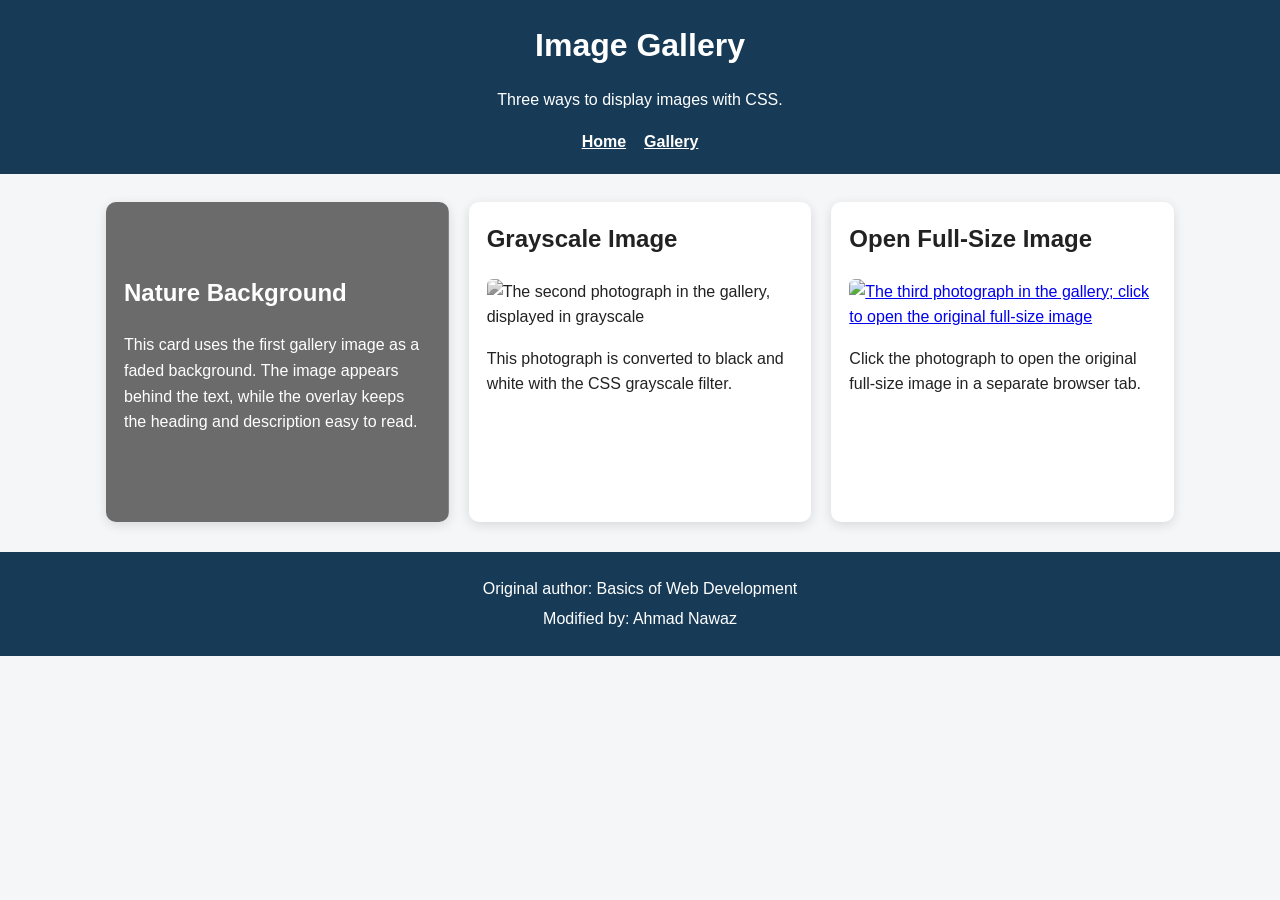
==== gallery.html @ a4bd119a "Add files via upload" ====
<!DOCTYPE html>
<html lang="en">
<head>
    <meta charset="UTF-8">
    <meta name="viewport" content="width=device-width, initial-scale=1.0">
    <title>Image Gallery - Ahmad Nawaz</title>

</head>
<style>
    /* Shared stylesheet for the S6 website */
* {
    box-sizing: border-box;
}

body {
    margin: 0;
    font-family: Arial, sans-serif;
    line-height: 1.6;
    color: #222;
    background: #f4f6f8;
}

header, footer {
    padding: 20px;
    text-align: center;
    background: #173b57;
    color: #fff;
}

header h1 {
    margin: 0 0 8px;
}

nav {
    display: flex;
    justify-content: center;
    flex-wrap: wrap;
    gap: 18px;
    margin-top: 12px;
}

nav a {
    color: #fff;
    font-weight: bold;
}

.image-cards {
    width: min(1100px, 100%);
    margin: 28px auto;
    padding: 0 16px;
    display: grid;
    grid-template-columns: repeat(3, minmax(0, 1fr));
    gap: 20px;
}

.image-card {
    min-width: 0;
    overflow: hidden;
    padding: 18px;
    border-radius: 10px;
    background: #fff;
    box-shadow: 0 3px 12px rgba(0, 0, 0, 0.12);
}

.image-card h2 {
    margin-top: 0;
}

.background-card {
    display: flex;
    align-items: center;
    min-height: 320px;
    color: #fff;
    background-image:
        linear-gradient(rgba(0, 0, 0, 0.58), rgba(0, 0, 0, 0.58)),
        url("image/1.jpg");
    background-position: center;
    background-size: cover;
}

.background-card-content {
    position: relative;
}

.grayscale-image,
.clickable-image {
    display: block;
    width: 100%;
    max-width: 100%;
    height: auto;
    border-radius: 6px;
}

.grayscale-image {
    filter: grayscale(100%);
}

.clickable-image {
    transition: transform 0.2s ease;
}

.clickable-image:hover {
    transform: scale(1.02);
}

footer {
    margin-top: 30px;
}

footer p {
    margin: 4px 0;
}

@media (max-width: 760px) {
    .image-cards {
        grid-template-columns: 1fr;
        max-width: 520px;
    }

    .background-card {
        min-height: 260px;
    }
}

</style>
<body>
    <header>
        <h1>Image Gallery</h1>
        <p>Three ways to display images with CSS.</p>
        <nav>
            <a href="index.html">Home</a>
            <a href="gallery.html">Gallery</a>
        </nav>
    </header>

    <main class="image-cards">
        <section class="image-card background-card">
            <div class="background-card-content">
                <h2>Nature Background</h2>
                <p>This card uses the first gallery image as a faded background. The image appears behind the text, while the overlay keeps the heading and description easy to read.</p>
            </div>
        </section>

        <section class="image-card">
            <h2>Grayscale Image</h2>
            <img class="grayscale-image" src="image/2.jpg" alt="The second photograph in the gallery, displayed in grayscale">
            <p>This photograph is converted to black and white with the CSS grayscale filter.</p>
        </section>

        <section class="image-card">
            <h2>Open Full-Size Image</h2>
            <a href="image/3.jpg" target="_blank" rel="noopener">
                <img class="clickable-image" src="image/3.jpg" alt="The third photograph in the gallery; click to open the original full-size image">
            </a>
            <p>Click the photograph to open the original full-size image in a separate browser tab.</p>
        </section>
    </main>

    <footer>
        <p>Original author: Basics of Web Development</p>
        <p>Modified by: Ahmad Nawaz</p>
    </footer>
</body>
</html>
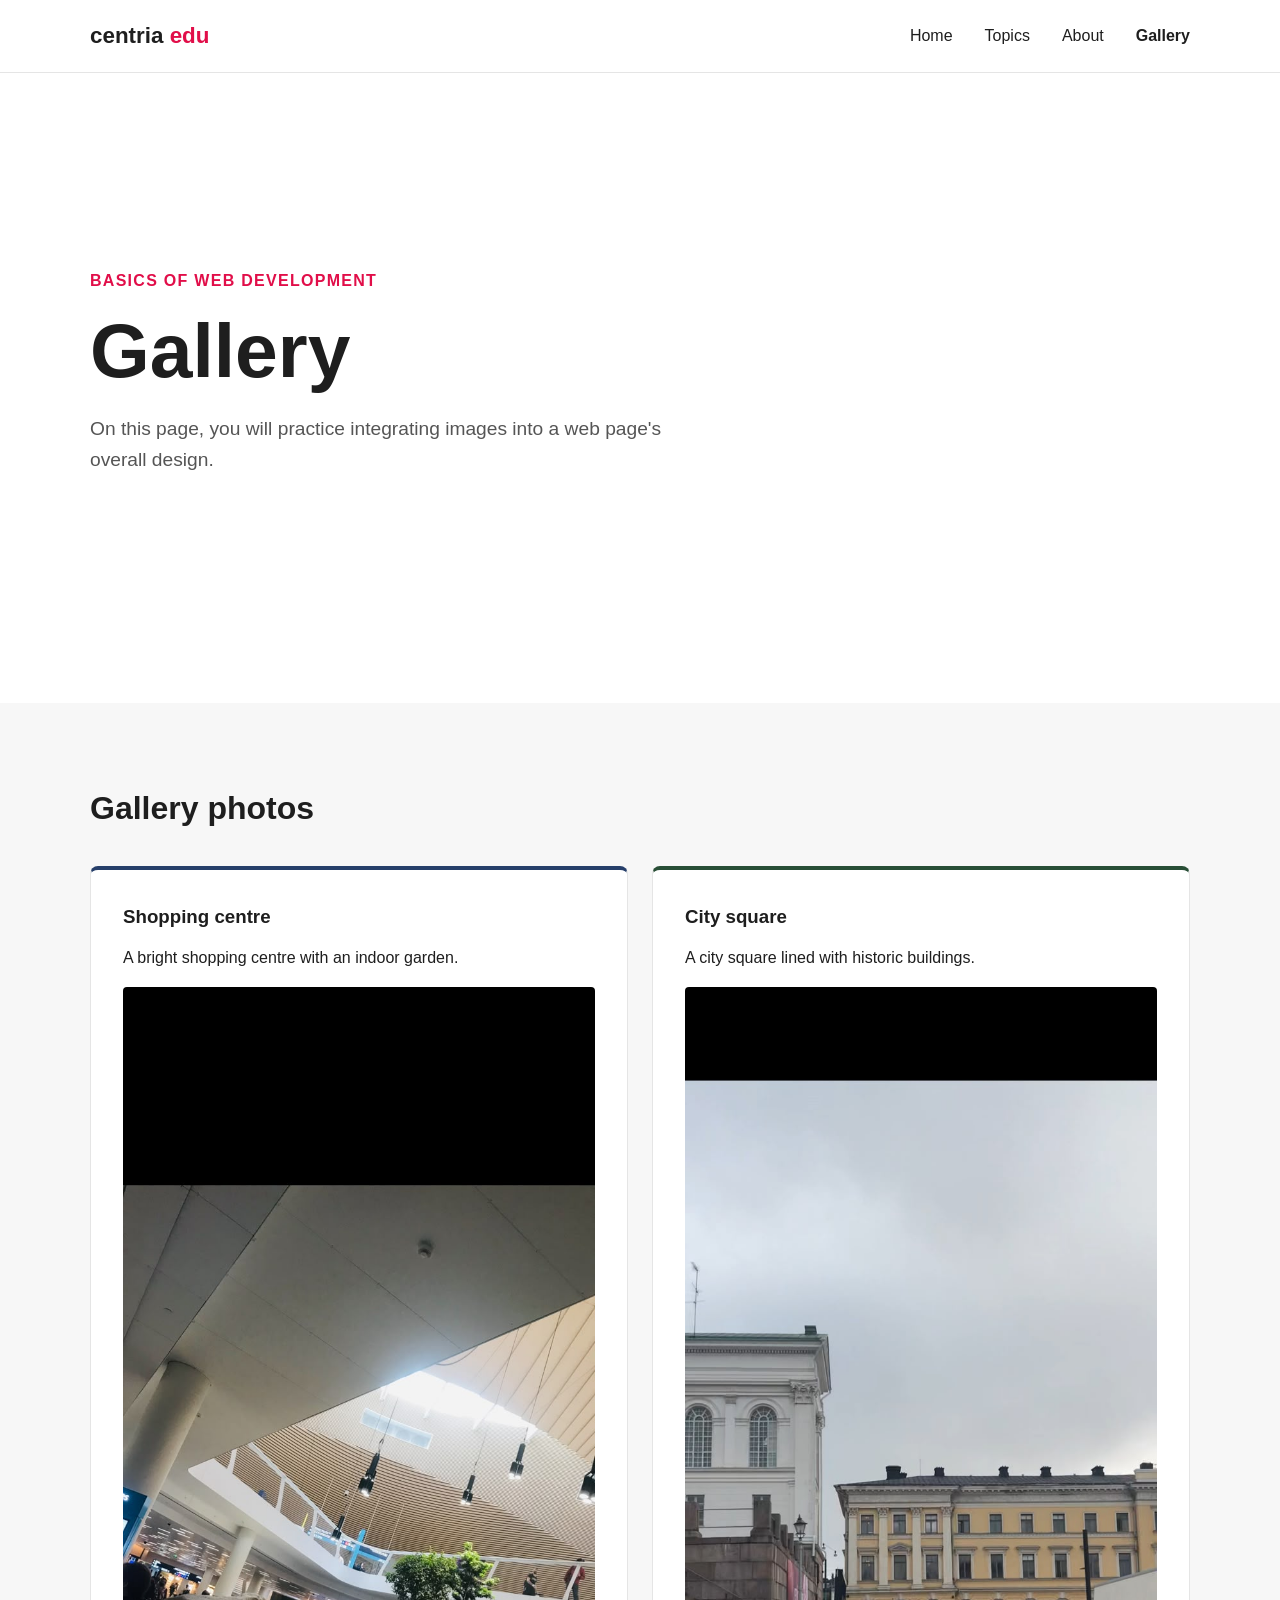
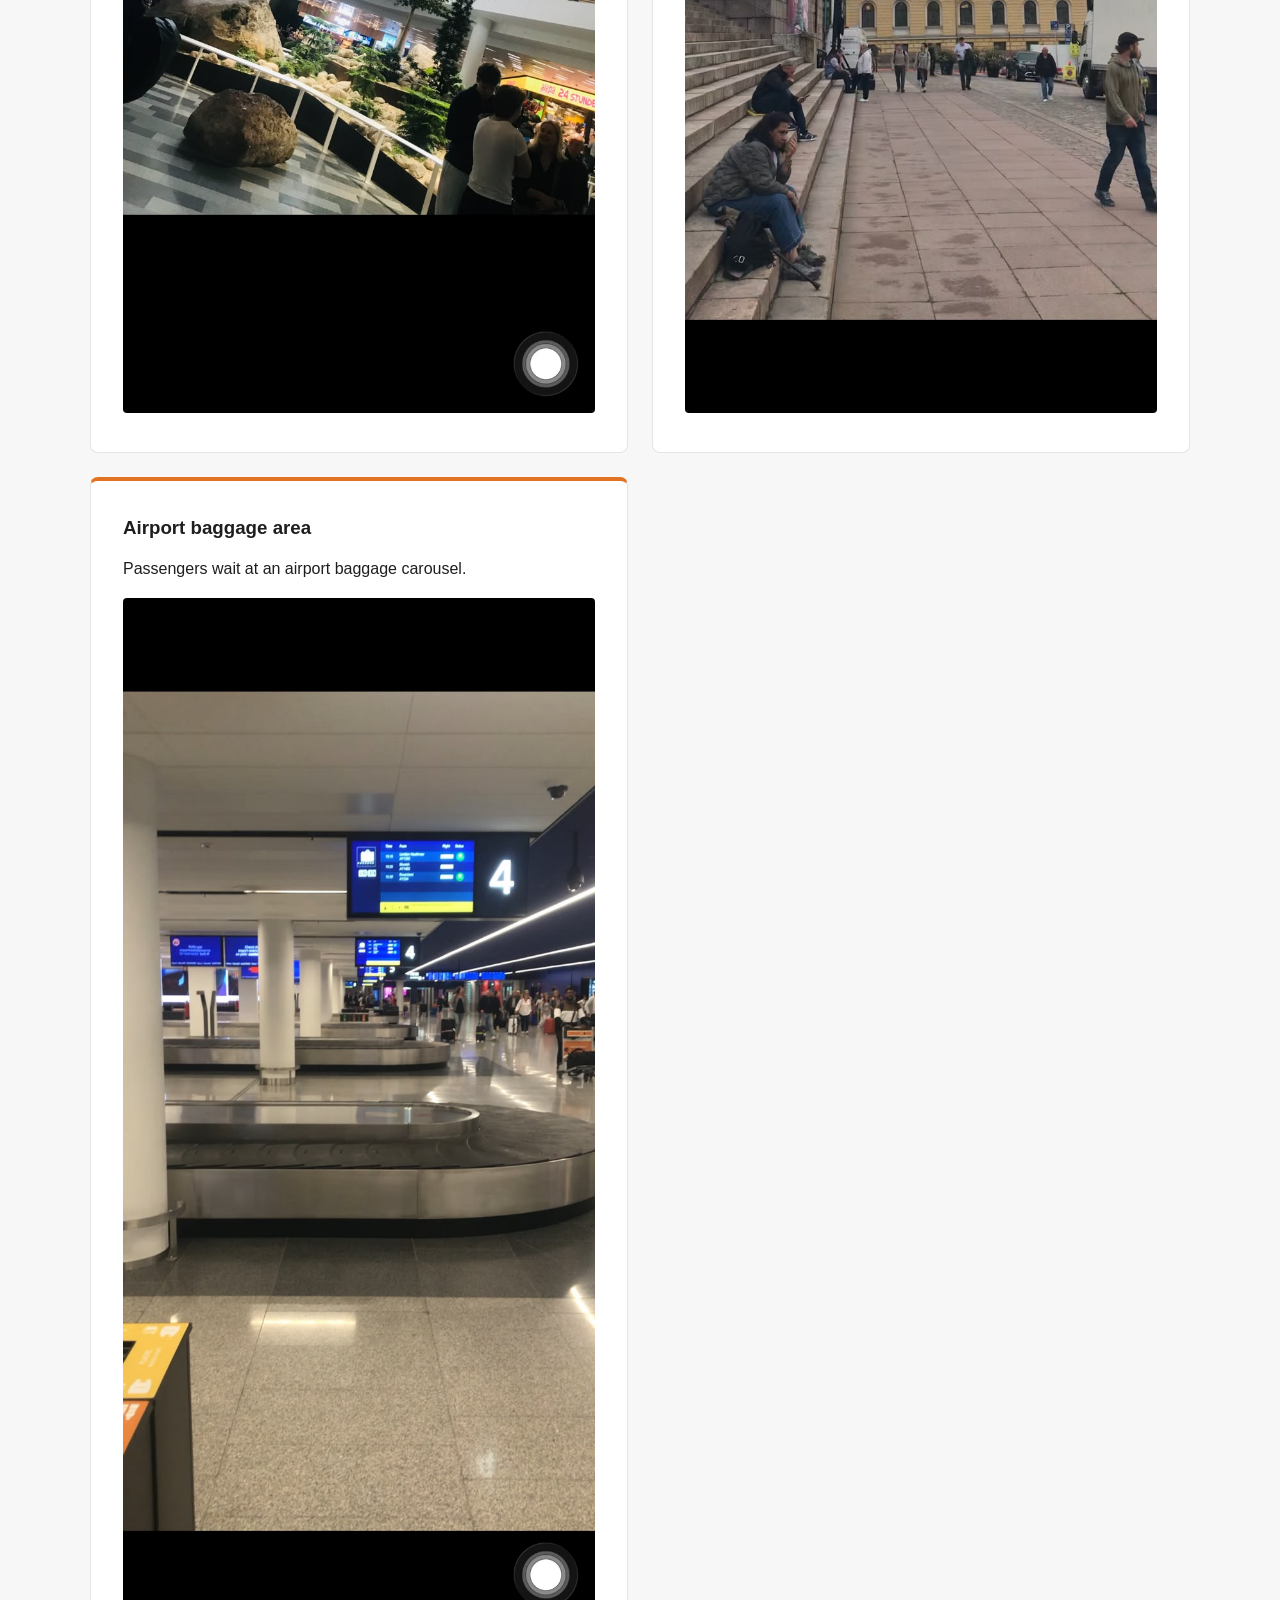
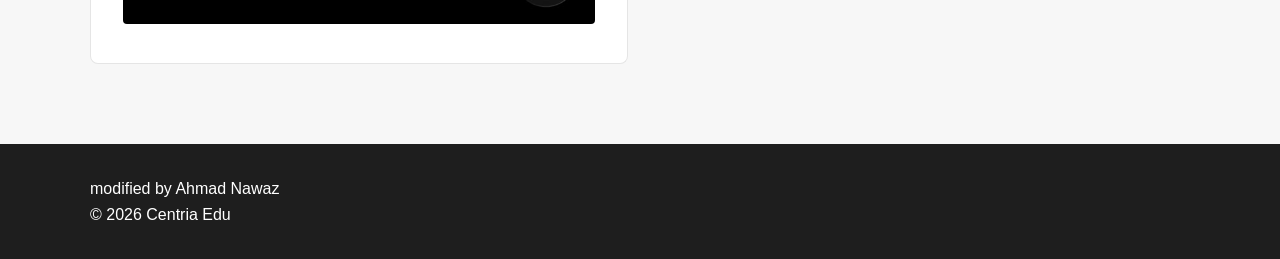
==== commit e3ae4dda: "Add files via upload" ====
--- a/gallery.html
+++ b/gallery.html
@@ -1,164 +1,101 @@
+<!-------modified by Ahmad Nawaz-->
+
 <!DOCTYPE html>
 <html lang="en">
 <head>
     <meta charset="UTF-8">
     <meta name="viewport" content="width=device-width, initial-scale=1.0">
-    <title>Image Gallery - Ahmad Nawaz</title>
+    <meta name="author" content="Ville Heikkiniemi">
+    <link rel="icon" href="favicon.ico">
+    <link rel="stylesheet" href="style.css">
 
+    <title>Centria Edu | Basics of Web Development</title>
 </head>
-<style>
-    /* Shared stylesheet for the S6 website */
-* {
-    box-sizing: border-box;
-}
 
-body {
-    margin: 0;
-    font-family: Arial, sans-serif;
-    line-height: 1.6;
-    color: #222;
-    background: #f4f6f8;
-}
+<body>
 
-header, footer {
-    padding: 20px;
-    text-align: center;
-    background: #173b57;
-    color: #fff;
-}
+    <header>
+        <div class="container">
+            <nav>
+                <div class="logo">
+                    centria <span>edu</span>
+                </div>
 
-header h1 {
-    margin: 0 0 8px;
-}
-
-nav {
-    display: flex;
-    justify-content: center;
-    flex-wrap: wrap;
-    gap: 18px;
-    margin-top: 12px;
-}
-
-nav a {
-    color: #fff;
-    font-weight: bold;
-}
-
-.image-cards {
-    width: min(1100px, 100%);
-    margin: 28px auto;
-    padding: 0 16px;
-    display: grid;
-    grid-template-columns: repeat(3, minmax(0, 1fr));
-    gap: 20px;
-}
-
-.image-card {
-    min-width: 0;
-    overflow: hidden;
-    padding: 18px;
-    border-radius: 10px;
-    background: #fff;
-    box-shadow: 0 3px 12px rgba(0, 0, 0, 0.12);
-}
-
-.image-card h2 {
-    margin-top: 0;
-}
-
-.background-card {
-    display: flex;
-    align-items: center;
-    min-height: 320px;
-    color: #fff;
-    background-image:
-        linear-gradient(rgba(0, 0, 0, 0.58), rgba(0, 0, 0, 0.58)),
-        url("image/1.jpg");
-    background-position: center;
-    background-size: cover;
-}
-
-.background-card-content {
-    position: relative;
-}
-
-.grayscale-image,
-.clickable-image {
-    display: block;
-    width: 100%;
-    max-width: 100%;
-    height: auto;
-    border-radius: 6px;
-}
-
-.grayscale-image {
-    filter: grayscale(100%);
-}
-
-.clickable-image {
-    transition: transform 0.2s ease;
-}
-
-.clickable-image:hover {
-    transform: scale(1.02);
-}
-
-footer {
-    margin-top: 30px;
-}
-
-footer p {
-    margin: 4px 0;
-}
-
-@media (max-width: 760px) {
-    .image-cards {
-        grid-template-columns: 1fr;
-        max-width: 520px;
-    }
-
-    .background-card {
-        min-height: 260px;
-    }
-}
-
-</style>
-<body>
-    <header>
-        <h1>Image Gallery</h1>
-        <p>Three ways to display images with CSS.</p>
-        <nav>
-            <a href="index.html">Home</a>
-            <a href="gallery.html">Gallery</a>
-        </nav>
+                <ul>
+                    <li><a href="index.html">Home</a></li>
+                    <li><a href="#topics">Topics</a></li>
+                    <li><a href="#">About</a></li>
+                    <li><a href="gallery.html"><strong>Gallery</strong></a></li>
+                </ul>
+            </nav>
+        </div>
     </header>
 
-    <main class="image-cards">
-        <section class="image-card background-card">
-            <div class="background-card-content">
-                <h2>Nature Background</h2>
-                <p>This card uses the first gallery image as a faded background. The image appears behind the text, while the overlay keeps the heading and description easy to read.</p>
+    <main>
+
+        <section class="hero">
+            <div class="container">
+                <div class="hero-content">
+
+                    <span class="label">Basics of Web Development</span>
+
+                    <h1>
+                        Gallery
+                    </h1>
+
+                    <p>
+                        On this page, you will practice integrating images into a web page's overall design.
+                    </p>
+
+                </div>
             </div>
         </section>
 
-        <section class="image-card">
-            <h2>Grayscale Image</h2>
-            <img class="grayscale-image" src="image/2.jpg" alt="The second photograph in the gallery, displayed in grayscale">
-            <p>This photograph is converted to black and white with the CSS grayscale filter.</p>
+        <section class="topics" id="topics">
+            <div class="container">
+
+                <h2>Gallery photos</h2>
+
+                <div class="cards">
+
+                    <article class="card" id="card1">
+                        <h3>Shopping centre</h3>
+                        <p>
+                            A bright shopping centre with an indoor garden.
+                        </p>
+                        <img src="images/1.jpeg" alt="Indoor shopping centre with an indoor garden">
+                    </article>
+
+                    <article class="card">
+                        <h3>City square</h3>
+                        <p>
+                            A city square lined with historic buildings.
+                        </p>
+                        <img src="images/2.jpeg" alt="City square lined with historic buildings">
+                    </article>
+
+                    <article class="card">
+                        <h3>Airport baggage area</h3>
+                        <p>
+                            Passengers wait at an airport baggage carousel.
+                        </p>
+                        <a href="images/3.jpeg">
+                            <img src="images/3.jpeg" alt="Passengers wait at an airport baggage carousel">
+                        </a>
+                    </article>
+
+                </div>
+            </div>
         </section>
 
-        <section class="image-card">
-            <h2>Open Full-Size Image</h2>
-            <a href="image/3.jpg" target="_blank" rel="noopener">
-                <img class="clickable-image" src="image/3.jpg" alt="The third photograph in the gallery; click to open the original full-size image">
-            </a>
-            <p>Click the photograph to open the original full-size image in a separate browser tab.</p>
-        </section>
     </main>
 
     <footer>
-        <p>Original author: Basics of Web Development</p>
-        <p>Modified by: Ahmad Nawaz</p>
+        <div class="container">
+                        <p>modified by Ahmad Nawaz</p>
+            <p>&copy; 2026 Centria Edu</p>
+        </div>
     </footer>
+
 </body>
-</html>
+</html>
--- a/style.css
+++ b/style.css
@@ -0,0 +1,182 @@
+:root {
+    --primary: #e10e49;
+    --light: #ffffff;
+    --dark: #1e1e1e;
+    --blue: #263f6a;
+    --green: #284e36;
+    --orange: #e37222;
+    --rose: #c24d52;
+}
+
+* {
+    box-sizing: border-box;
+    margin: 0;
+    padding: 0;
+}
+
+body {
+    font-family: Arial, Helvetica, sans-serif;
+    background-color: var(--light);
+    color: var(--dark);
+    line-height: 1.6;
+}
+
+header {
+    border-bottom: 1px solid #e5e5e5;
+}
+
+.container {
+    width: min(1100px, 90%);
+    margin: 0 auto;
+}
+
+nav {
+    min-height: 72px;
+    display: flex;
+    justify-content: space-between;
+    align-items: center;
+}
+
+.logo {
+    font-size: 1.4rem;
+    font-weight: bold;
+    color: var(--dark);
+}
+
+.logo span {
+    color: var(--primary);
+}
+
+nav ul {
+    display: flex;
+    gap: 2rem;
+    list-style: none;
+}
+
+nav a {
+    color: var(--dark);
+    text-decoration: none;
+}
+
+nav a:hover {
+    color: var(--primary);
+}
+
+.hero {
+    min-height: 70vh;
+    display: flex;
+    align-items: center;
+}
+
+.hero-content {
+    max-width: 700px;
+}
+
+.label {
+    display: inline-block;
+    margin-bottom: 1rem;
+    color: var(--primary);
+    font-weight: bold;
+    text-transform: uppercase;
+    letter-spacing: 0.08rem;
+}
+
+h1 {
+    margin-bottom: 1.5rem;
+    font-size: clamp(2.5rem, 6vw, 5rem);
+    line-height: 1.05;
+}
+
+.hero p {
+    max-width: 600px;
+    margin-bottom: 2rem;
+    font-size: 1.2rem;
+    color: #555;
+}
+
+.button {
+    display: inline-block;
+    padding: 0.9rem 1.4rem;
+    background-color: var(--primary);
+    color: var(--light);
+    text-decoration: none;
+    border-radius: 6px;
+    font-weight: bold;
+}
+
+.button:hover {
+    background-color: var(--rose);
+}
+
+.topics {
+    padding: 5rem 0;
+    background-color: #f7f7f7;
+}
+
+.topics h2 {
+    margin-bottom: 2rem;
+    font-size: 2rem;
+}
+
+.cards {
+    display: grid;
+    grid-template-columns: repeat(2, 1fr);
+    gap: 1.5rem;
+}
+
+.card {
+    padding: 2rem;
+    background-color: var(--light);
+    border: 1px solid #e5e5e5;
+    border-radius: 8px;
+}
+
+.card img {
+    width: 100%;
+    height: auto;
+    margin-top: 1rem;
+    border-radius: 4px;
+}
+
+.card h3 {
+    margin-bottom: 0.8rem;
+}
+
+.card:nth-child(1) {
+    border-top: 4px solid var(--blue);
+}
+
+.card:nth-child(2) {
+    border-top: 4px solid var(--green);
+}
+
+.card:nth-child(3) {
+    border-top: 4px solid var(--orange);
+}
+
+footer {
+    padding: 2rem 0;
+    background-color: var(--dark);
+    color: var(--light);
+}
+
+.grayscale-image {
+  display: block;
+  max-width: 100%;
+  height: auto;
+  filter: grayscale(100%);
+}
+
+@media (max-width: 700px) {
+    nav ul {
+        display: none;
+    }
+
+    .cards {
+        grid-template-columns: 1fr;
+    }
+
+    .hero {
+        min-height: 60vh;
+    }
+}
